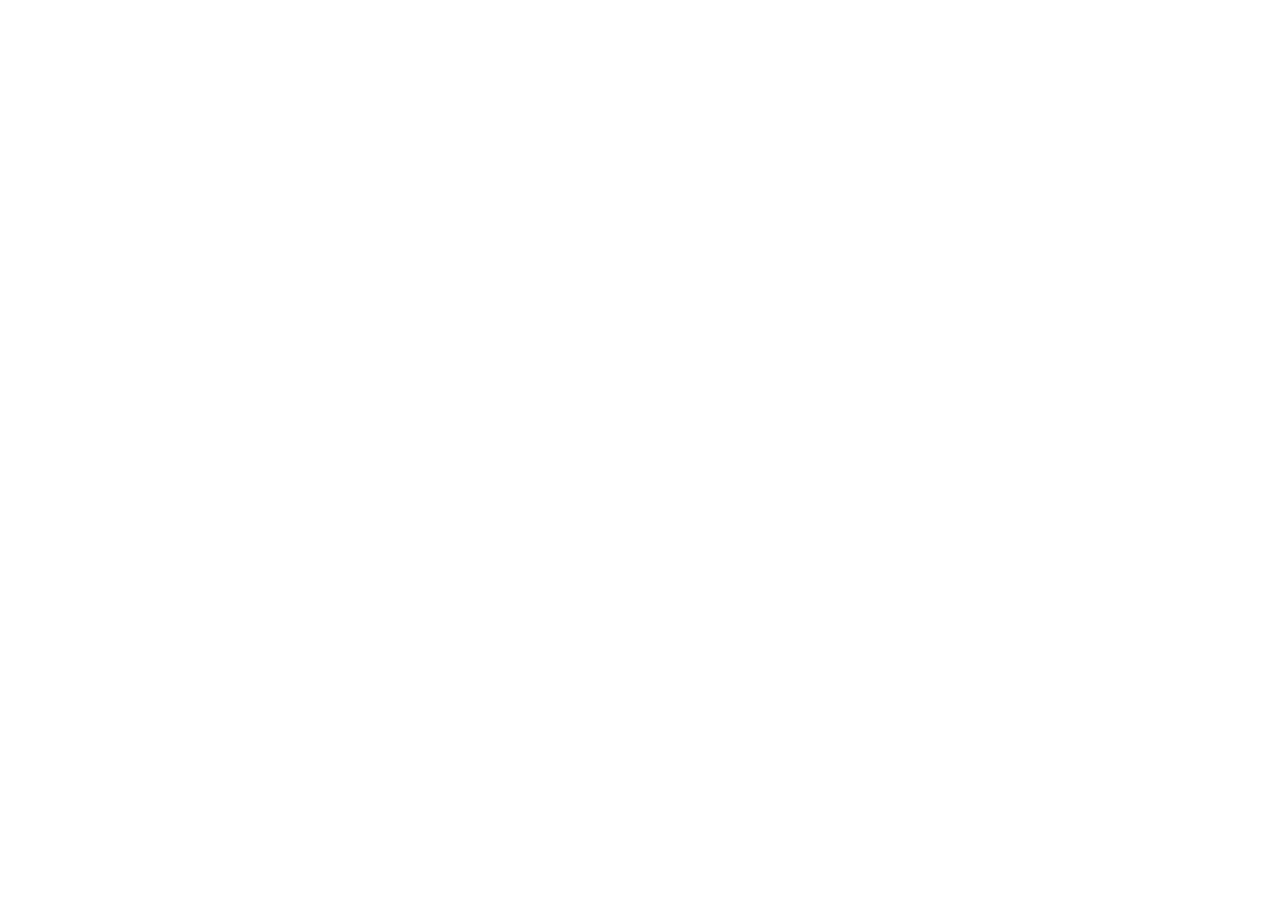
==== privacy.html @ 27f49786 "publish unchanged ginger landing pages" ====
<!doctype html>
<html lang="en" data-legal-document="privacy">
  <head>
    <meta charset="UTF-8" />
    <meta name="viewport" content="width=device-width, initial-scale=1.0" />
    <meta name="theme-color" content="#f8f5ef" />
    <meta name="robots" content="noindex, nofollow" />
    <meta name="description" content="Ginger Privacy Policy draft: account and profile data, location, messages, reports, and privacy requests." />
    <link rel="icon" type="image/png" href="/brand/ginger-logo-v1.png" />
    <link rel="apple-touch-icon" href="/brand/ginger-logo-v1.png" />
    <title>Privacy Policy — Ginger (draft)</title>
    <script type="module" crossorigin src="/assets/landing-D39GTIyQ.js"></script>
    <script type="module" crossorigin src="/assets/legal-WMvxJ7eY.js"></script>
    <link rel="stylesheet" crossorigin href="/assets/landing-DTooMX7Y.css">
  </head>
  <body>
    <div id="root"></div>
    <noscript>Enable JavaScript to read this pre-launch Privacy Policy draft. For privacy or account-deletion requests, email <a href="mailto:jakelobl84@gmail.com">jakelobl84@gmail.com</a>. <a href="/">Back to Ginger</a>.</noscript>
  </body>
</html>
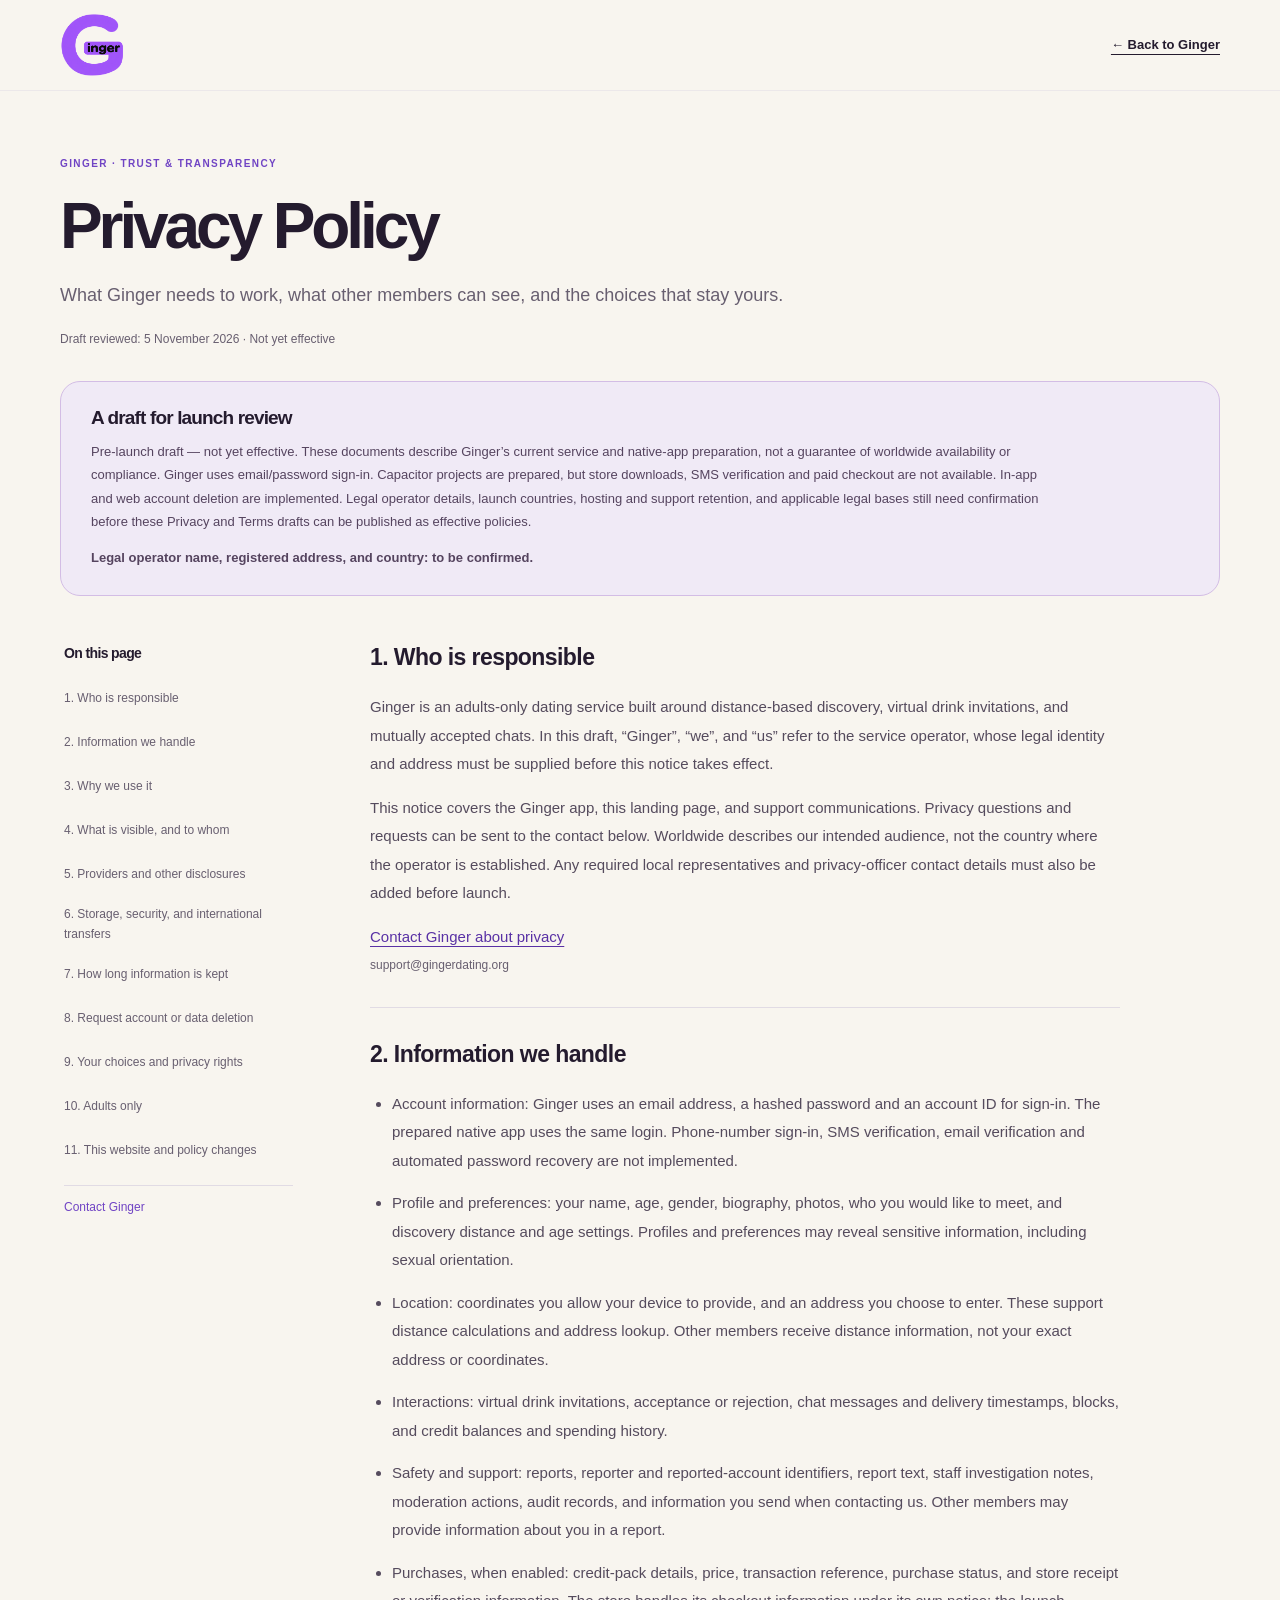
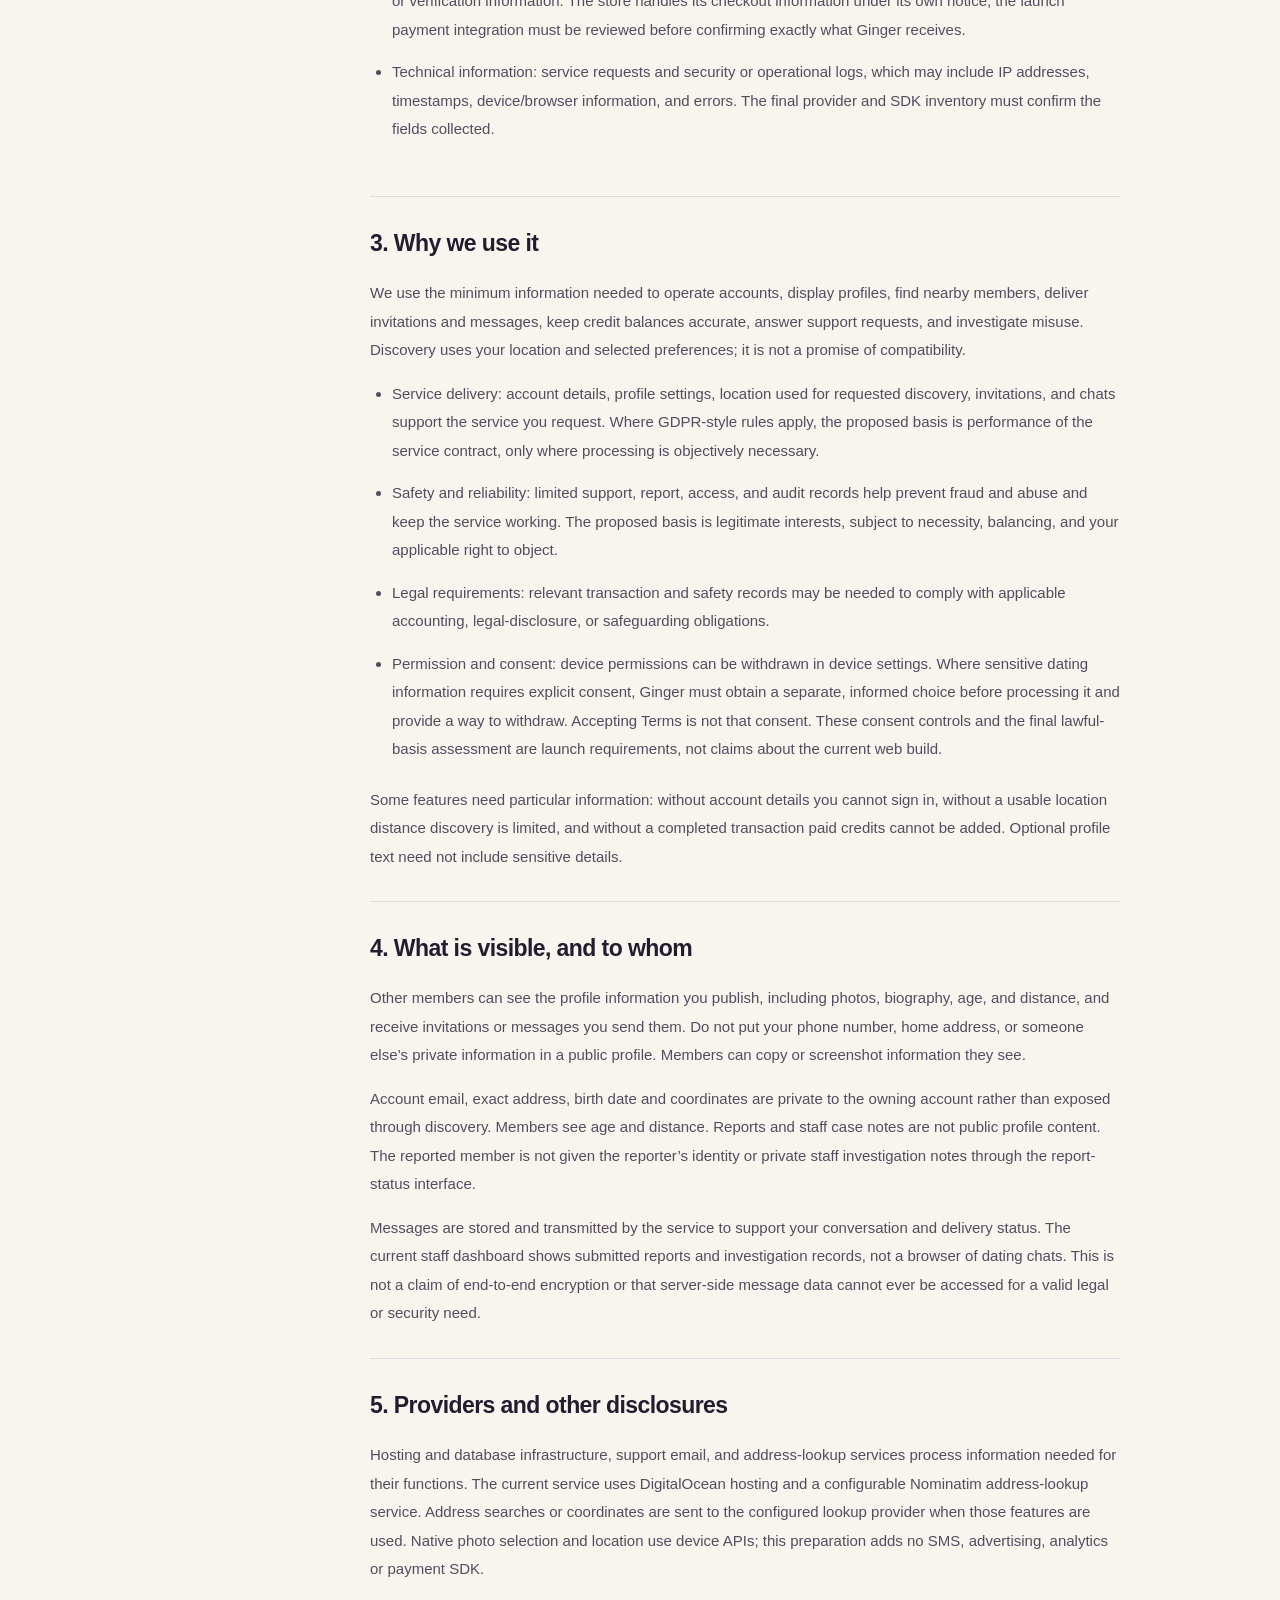
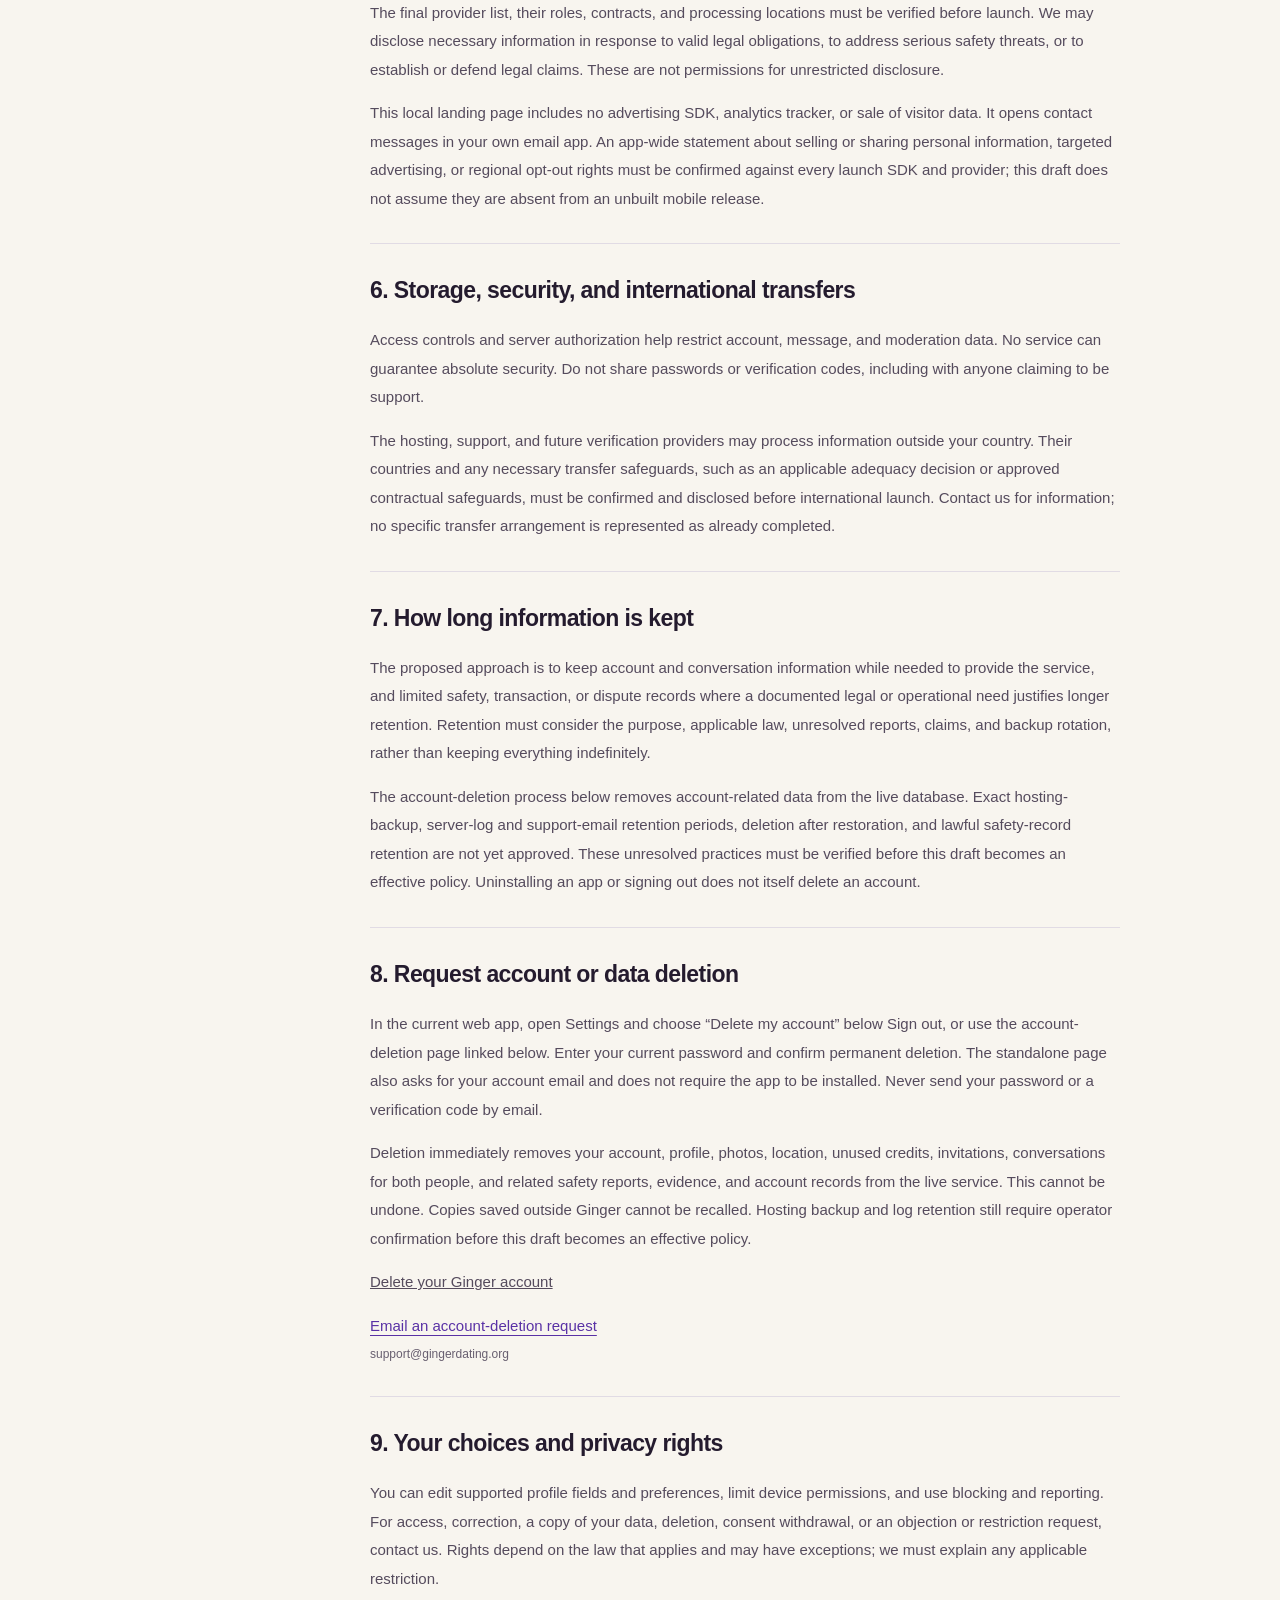
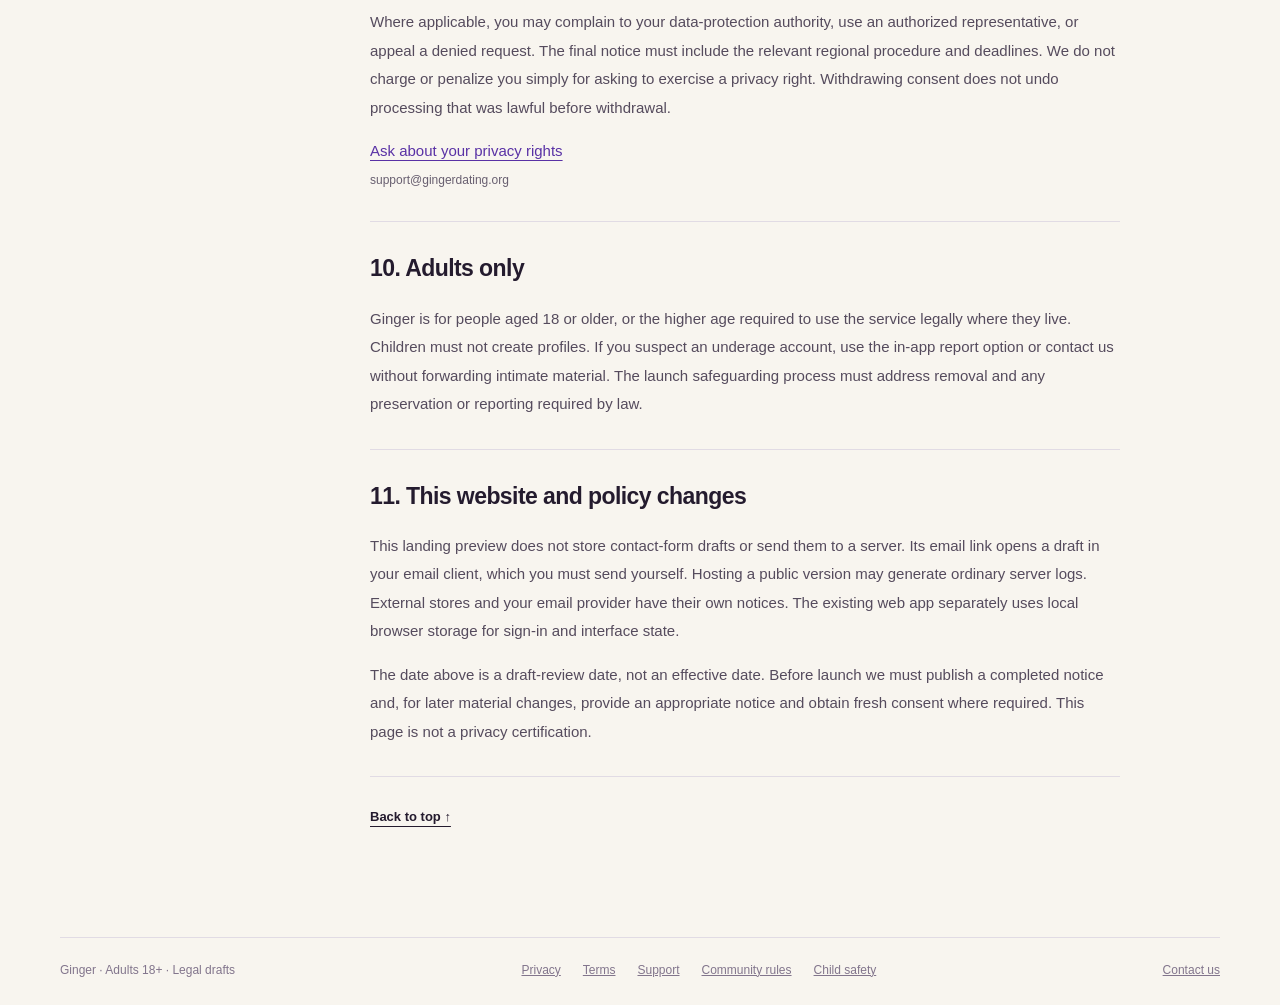
==== commit 41279afa: "publish support email on landing and policy pages" ====
--- a/privacy.html
+++ b/privacy.html
@@ -9,12 +9,12 @@
     <link rel="icon" type="image/png" href="/brand/ginger-logo-v1.png" />
     <link rel="apple-touch-icon" href="/brand/ginger-logo-v1.png" />
     <title>Privacy Policy — Ginger (draft)</title>
-    <script type="module" crossorigin src="/assets/landing-D39GTIyQ.js"></script>
-    <script type="module" crossorigin src="/assets/legal-WMvxJ7eY.js"></script>
+    <script type="module" crossorigin src="/assets/landing-Dc0mF144.js"></script>
+    <script type="module" crossorigin src="/assets/legal-CNgQrKp_.js"></script>
     <link rel="stylesheet" crossorigin href="/assets/landing-DTooMX7Y.css">
   </head>
   <body>
     <div id="root"></div>
-    <noscript>Enable JavaScript to read this pre-launch Privacy Policy draft. For privacy or account-deletion requests, email <a href="mailto:jakelobl84@gmail.com">jakelobl84@gmail.com</a>. <a href="/">Back to Ginger</a>.</noscript>
+    <noscript>Enable JavaScript to read this pre-launch Privacy Policy draft. For privacy or account-deletion requests, email <a href="mailto:support@gingerdating.org">support@gingerdating.org</a>. <a href="/">Back to Ginger</a>.</noscript>
   </body>
 </html>
--- a/assets/landing-DTooMX7Y.css
+++ b/assets/landing-DTooMX7Y.css
@@ -0,0 +1 @@
+.ginger-logo{position:relative;display:inline-block;flex:0 0 auto;width:var(--ginger-logo-size, 48px);height:var(--ginger-logo-size, 48px);overflow:hidden;vertical-align:middle;line-height:0}.ginger-logo>img{position:absolute;left:-15.416667%;top:-15.9375%;display:block;width:130.625%;height:130.625%;max-width:none;object-fit:contain}:root{font-family:Inter,Segoe UI,Arial,sans-serif;color:#241b2e;background:#f8f5ef;font-synthesis:none;text-rendering:optimizeLegibility;-webkit-font-smoothing:antialiased;--paper: #f8f5ef;--ink: #241b2e;--muted: #685f70;--purple: #7044c4;--purple-dark: #5931a5;--line: #e1dbe4;--radius: 20px}*{box-sizing:border-box}html{scroll-behavior:smooth;scroll-padding-top:100px}body{margin:0;min-width:320px}button,input,select,textarea{font:inherit}button,a,input,select,textarea{-webkit-tap-highlight-color:transparent}button{cursor:pointer}button:disabled{opacity:.55;cursor:not-allowed}a{color:inherit}a,button{touch-action:manipulation}button,input,select,textarea,a{outline-offset:5px}:focus-visible{outline:3px solid #a36ee9}::selection{background:#ddc8f7;color:var(--ink)}h1,h2,h3,p{margin-top:0}.landing{overflow:clip}.container{width:min(1160px,calc(100% - 80px));margin-inline:auto}.icon{display:block;flex:0 0 auto;width:24px;height:24px}.sr-only{position:absolute;width:1px;height:1px;padding:0;margin:-1px;overflow:hidden;clip-path:inset(50%);white-space:nowrap;border:0}.skip-link{position:fixed;z-index:100;top:12px;left:12px;transform:translateY(-200%);padding:12px 20px;border-radius:10px;background:var(--purple);color:#fff}.skip-link:focus{transform:none}.site-header{position:sticky;top:0;z-index:30;background:#f8f5eff2;border-bottom:1px solid #e1dbe488;-webkit-backdrop-filter:blur(16px);backdrop-filter:blur(16px)}.header-inner{display:flex;align-items:center;justify-content:space-between;min-height:90px;gap:32px}.wordmark{display:inline-flex;align-items:center;flex:0 0 auto;width:max-content;--ginger-logo-size: 64px;text-decoration:none}.wordmark.footer-wordmark{--ginger-logo-size: 80px}.site-navigation{display:flex;align-items:center;gap:24px}.site-navigation>a:not(.button){font-size:13px;font-weight:600;text-decoration:none}.site-navigation>a:not(.button):hover,.site-footer a:hover{color:var(--purple)}.button{display:inline-flex;align-items:center;justify-content:center;gap:24px;min-height:54px;padding:15px 25px;border:1px solid transparent;border-radius:999px;font-size:14px;font-weight:700;line-height:1.2;text-decoration:none;transition:background .2s,transform .2s,box-shadow .2s}.button .icon{width:20px;height:20px}.button:hover:not(:disabled){transform:translateY(-2px)}.button-purple{background:var(--purple);color:#fff;box-shadow:0 5px 16px #7044c418}.button-purple:hover:not(:disabled){background:var(--purple-dark);box-shadow:0 8px 24px #7044c428}.button-light{background:#f9f5ff;color:#332245}.button-light:hover{background:#e8d9fc}.header-cta{min-height:44px;padding:11px 20px;font-size:12px;gap:18px}.menu-toggle{display:none;width:44px;height:44px;padding:10px;border:1px solid var(--line);border-radius:50%;background:transparent;color:var(--ink)}.eyebrow{display:block;margin-bottom:20px;color:var(--purple);font-size:10px;font-weight:800;line-height:1.6;letter-spacing:.14em}.hero{display:grid;grid-template-columns:1.05fr 1fr;align-items:center;gap:50px;min-height:770px;padding-block:68px 64px}.hero-copy{padding-bottom:28px}.hero-eyebrow{display:inline-flex;align-items:center;gap:9px;margin-bottom:25px}.hero-eyebrow>span{width:6px;height:6px;border-radius:50%;background:var(--purple);box-shadow:0 0 0 4px #7044c410}h1{margin-bottom:28px;font-size:clamp(48px,5.5vw,76px);font-weight:650;line-height:1.07;letter-spacing:-.064em}h1 em,.closing-inner h2 em,.why-copy h2 em{color:var(--purple);font-family:Georgia,Times New Roman,serif;font-weight:400;letter-spacing:-.06em}.hero-copy>p{max-width:430px;margin-bottom:30px;color:var(--muted);font-size:16px;line-height:1.85}.hero-actions{display:flex;align-items:center;flex-wrap:wrap;gap:27px}.text-link{display:inline-flex;align-items:center;gap:13px;font-size:13px;font-weight:700;line-height:1.5;text-underline-offset:5px}.hero-actions .text-link{text-decoration:none}.text-link:hover{color:var(--purple)}.text-link .icon{width:18px;height:18px}.hero-actions .text-link>span{font-size:20px;font-weight:400}.hero-footnote{display:flex;align-items:center;flex-wrap:wrap;gap:7px;margin-top:22px;color:#776e7e;font-size:10px;line-height:1.6}.hero-footnote .icon{width:14px;height:14px;color:var(--purple)}.hero-footnote>span{padding-inline:2px;color:#b9aebf}.preview-scene{position:relative;display:flex;flex-direction:column;align-items:center;isolation:isolate}.preview-scene:before{content:"";position:absolute;z-index:-2;width:470px;height:470px;max-width:115%;top:50px;border-radius:50%;background:#e9dff3}.preview-scene:after{content:"";position:absolute;z-index:-1;width:455px;height:455px;max-width:110%;top:60px;border:1px solid #dbc9ec;border-radius:50%;transform:translate(17px,8px)}.demo-phone{width:290px;padding:17px 14px 13px;border:6px solid #2c2235;border-radius:38px;background:#191320;color:#f4eff9;box-shadow:0 30px 55px #2d174e22,0 5px 8px #2d174e20;transform:rotate(5deg)}.demo-top{display:flex;align-items:center;justify-content:space-between;margin-bottom:19px;padding:2px 2px 0}.demo-wordmark{--ginger-logo-size: 32px}.demo-tag{padding:4px 6px;border:1px solid #554262;border-radius:5px;color:#bbaaca;font-size:6px;font-weight:700;letter-spacing:.08em}.demo-screen{min-height:332px}.demo-heading h3{margin-bottom:4px;font-size:17px;font-weight:650;letter-spacing:-.4px}.demo-heading p{margin-bottom:13px;color:#b5a8c1;font-size:9px}.demo-radar{position:relative;height:252px;overflow:hidden;border:1px solid #584363;border-radius:15px;background:linear-gradient(#50346040 1px,transparent 1px),linear-gradient(90deg,#50346040 1px,transparent 1px),#251b31;background-size:29px 29px}.demo-ring{position:absolute;top:50%;left:50%;aspect-ratio:1;border:1px solid #b098ca44;border-radius:50%;transform:translate(-50%,-50%)}.ring-one{width:68px}.ring-two{width:138px}.ring-three{width:217px}.demo-sweep{position:absolute;top:50%;left:50%;width:240px;height:240px;border-radius:50%;background:conic-gradient(transparent 250deg,#af75f33b 360deg);animation:demo-scan 9s linear infinite}@keyframes demo-scan{0%{transform:translate(-50%,-50%) rotate(0)}to{transform:translate(-50%,-50%) rotate(360deg)}}.demo-you{position:absolute;top:50%;left:50%;display:grid;place-items:center;width:38px;height:38px;border:2px solid #eee0ff;border-radius:50%;background:#ac62f0;color:#1e1329;font-size:8px;font-weight:900;transform:translate(-50%,-50%);box-shadow:0 0 20px #a855f73b}.demo-bar{position:absolute;display:flex;align-items:center;flex-direction:column;justify-content:center;width:47px;height:47px;border:1.5px solid #be8eed;border-radius:50%;background:#32213f;box-shadow:0 3px 8px #0003}.demo-bar .icon{width:20px;height:20px;color:#ceb6f0}.demo-bar b{font-size:5px}.demo-bar small{position:absolute;top:calc(100% + 5px);width:max-content;color:#d0c0dc;font-size:7px}.bar-one{top:32px;left:27px}.bar-two{right:22px;bottom:68px}.radar-dot{position:absolute;width:5px;height:5px;border-radius:50%;background:#b78ce5;box-shadow:0 0 0 4px #b78ce522}.dot-one{top:33px;right:57px}.dot-two{bottom:28px;left:57px}.demo-luck{position:absolute;right:8px;bottom:8px;display:inline-flex;align-items:center;justify-content:center;gap:4px;min-height:44px;padding:8px 10px;border:1px solid #b69ad3;border-radius:12px;background:#3a274b;color:#f1e4ff;font-size:10px;font-weight:700;text-decoration:none}.demo-luck:hover{background:#563772}.demo-luck .icon{width:15px;height:15px}.demo-hint{display:flex;align-items:center;justify-content:center;gap:5px;margin-top:12px;color:#baa8c8;font-size:7px}.demo-hint>span{width:4px;height:4px;border-radius:50%;background:#ad7fd3}.demo-nav{display:grid;grid-template-columns:repeat(4,1fr);gap:4px;padding:4px;margin-top:12px;border:1px solid #4a3956;border-radius:14px;background:#140f1b}.demo-nav>span{display:flex;flex-direction:column;align-items:center;justify-content:center;gap:4px;height:40px;color:#b9a4ce;font-size:7px;font-weight:650}.demo-nav .icon{width:14px;height:14px}.demo-nav .selected{border-radius:9px;background:#ac62f0;color:#21132e}.scene-note{position:absolute;top:338px;left:-5px;z-index:2;display:flex;align-items:center;gap:12px;padding:14px 20px;border:1px solid #e8ddee;border-radius:13px;background:#fffcf8;box-shadow:0 10px 24px #3322420c;color:#71617e;font-size:11px;line-height:1.65;transform:rotate(-7deg)}.scene-note>.icon{width:33px;height:33px;padding:7px;border-radius:50%;background:#eee4f6;color:var(--purple)}.scene-note b{color:#3b2b48;font-weight:650}.scene-spark{position:absolute;z-index:2;color:var(--purple);font-family:Georgia,serif}.scene-spark-one{top:31px;left:13px;font-size:68px;transform:rotate(12deg)}.scene-spark-two{top:204px;right:1px;font-size:60px;transform:rotate(-12deg)}.preview-caption{position:relative;display:flex;align-items:center;justify-content:center;gap:10px;margin-top:36px;color:#8a769a;font-family:Georgia,serif;font-size:16px;font-style:italic}.caption-line{width:23px;height:1px;background:#b59cc9}.preview-controls{display:grid;grid-template-columns:repeat(3,minmax(0,1fr));gap:4px;width:100%;max-width:330px;margin-top:19px;padding:4px;border:1px solid #e2d7eb;border-radius:999px;background:#f2ecf6}.preview-controls button{display:flex;align-items:center;justify-content:center;gap:5px;min-width:0;min-height:44px;padding:8px 4px;border:0;border-radius:999px;background:transparent;color:#6e5e7e;font-size:10px;font-weight:650}.preview-controls button>span{opacity:.6;font-size:8px}.preview-controls button[aria-pressed=true]{background:#fff;color:#53358a;box-shadow:0 2px 5px #39234b0b}.demo-disclaimer{margin-top:11px;color:#8e8197;font-size:8px}.demo-invite,.demo-chat{display:flex;flex-direction:column;align-items:center;min-height:332px;padding-top:6px;text-align:center}.demo-avatar{position:relative;display:grid;place-items:center;width:65px;height:65px;margin-bottom:12px;border:1px solid #b692ce;border-radius:22px;background:#694d80;color:#f4e4ff;font-family:Georgia,serif;font-size:39px}.demo-avatar>span{position:absolute;right:-9px;bottom:-8px;display:grid;place-items:center;width:24px;height:24px;border:2px solid #191320;border-radius:50%;background:#c3a3e7;color:#39274a;font-size:17px}.demo-invite>small,.demo-chat>small{margin-bottom:9px;color:#bda4d2;font-size:7px;letter-spacing:.1em}.demo-invite h3,.demo-chat h3{margin-bottom:8px;font-size:15px}.demo-invite p,.demo-chat p{color:#b5a8c1;font-size:10px;line-height:1.7}.demo-drink{display:flex;align-items:center;gap:12px;width:100%;padding:15px 12px;margin-bottom:14px;border:1px solid #655078;border-radius:13px;background:#2f203e;text-align:left}.demo-drink>.icon{width:30px;height:30px;color:#c5a1eb}.demo-drink b{display:block;margin-bottom:4px;font-size:10px}.demo-drink small{color:#bdaacb;font-size:8px}.demo-action{display:flex;align-items:center;justify-content:center;gap:10px;width:100%;min-height:38px;border:0;border-radius:10px;background:#ac62f0;color:#24132e;font-size:10px;font-weight:750}.demo-action .icon{width:16px;height:16px}.demo-match{display:grid;place-items:center;width:47px;height:47px;margin-bottom:15px;border-radius:50%;background:#3c3250;color:#cfb0ed}.demo-bubble{align-self:flex-start;max-width:88%;padding:12px;margin-top:9px;border-radius:12px 12px 12px 3px;background:#3a2c48;color:#e6d8ef;font-size:9px;line-height:1.6;text-align:left}.demo-bubble span{color:#c7a1eb}.demo-bubble.outgoing{align-self:flex-end;border-radius:12px 12px 3px;background:#a362e7;color:#21132c}.intro-strip{padding-block:25px;border-block:1px solid var(--line);background:#f1ece6}.intro-strip>div{display:flex;align-items:center;justify-content:space-between;gap:24px}.intro-strip span{display:flex;align-items:center;gap:13px;font-size:12px;font-weight:600}.intro-strip .icon{width:20px;height:20px;color:#816099}.section{padding-block:104px}.section-heading{display:flex;justify-content:space-between;align-items:end;gap:40px;margin-bottom:52px}h2{margin-bottom:20px;font-size:clamp(32px,3.4vw,46px);font-weight:600;line-height:1.18;letter-spacing:-.045em}.section-heading h2{margin-bottom:0}.section-heading>p{margin-bottom:4px;color:var(--muted);font-size:14px;line-height:1.8}.steps-grid{display:grid;grid-template-columns:repeat(3,minmax(0,1fr));gap:35px}.step-card{padding-top:24px;border-top:1px solid #d9cddd}.step-top{display:flex;align-items:center;justify-content:space-between;margin-bottom:30px}.step-icon{display:grid;place-items:center;width:52px;height:52px;border:1px solid #e1d6e9;border-radius:15px;background:#f0e8f4;color:var(--purple)}.step-icon .icon{width:25px;height:25px}.step-number{color:#b4a3bd;font-family:Georgia,serif;font-size:22px;font-style:italic}.step-card h3{max-width:260px;margin-bottom:13px;font-size:19px;font-weight:650;line-height:1.5;letter-spacing:-.03em}.step-card p{max-width:300px;margin-bottom:0;color:var(--muted);font-size:13px;line-height:1.85}.luck-feature{display:grid;grid-template-columns:1.15fr 1fr;gap:60px;align-items:center;margin-top:56px;padding:40px;border:1px solid #ddcfe8;border-radius:var(--radius);background:#f0e8f4}.luck-copy .eyebrow{display:flex;align-items:center;gap:8px;margin-bottom:16px}.luck-copy .eyebrow .icon{width:18px;height:18px}.luck-copy h3{margin-bottom:18px;font-size:clamp(27px,2.8vw,36px);font-weight:600;line-height:1.25;letter-spacing:-.04em}.luck-copy h3 em{color:var(--purple-dark);font-family:Georgia,Times New Roman,serif;font-weight:400}.luck-copy>p{color:var(--muted);font-size:13px;line-height:1.85}.luck-copy>.luck-reassurance{display:flex;align-items:start;gap:8px;margin:22px 0 0;color:var(--purple-dark);font-size:12px;font-weight:600}.luck-reassurance .icon{width:18px;height:18px;margin-top:2px}.luck-journey{padding:26px;border:1px solid #e1d6e9;border-radius:16px;background:#fcfaf6}.luck-drink{display:flex;align-items:center;gap:13px;padding-bottom:22px;border-bottom:1px solid var(--line)}.luck-drink>span{display:grid;place-items:center;width:44px;height:44px;border-radius:12px;background:#eee3f6;color:var(--purple)}.luck-drink small{display:block;margin-bottom:6px;color:var(--purple-dark);font-size:8px;font-weight:750;letter-spacing:.12em}.luck-drink h4{margin:0;font-size:17px;font-weight:650}.luck-drink h4 span{color:var(--muted);font-size:13px;font-weight:500;white-space:nowrap}.luck-journey ol{display:grid;gap:20px;margin:23px 0;padding:0;list-style:none}.luck-journey li{display:flex;align-items:start;gap:12px}.luck-journey li>span{display:grid;flex:0 0 auto;place-items:center;width:28px;height:28px;border:1px solid #d7c3e8;border-radius:50%;color:var(--purple-dark);font-size:11px}.luck-journey li h4{margin:2px 0 5px;font-size:13px;font-weight:650}.luck-journey li p{margin:0;color:var(--muted);font-size:12px;line-height:1.6}.luck-credit-note{margin:0;padding-top:18px;border-top:1px solid var(--line);color:var(--muted);font-size:11px;line-height:1.75}.why-section{padding-block:86px;background:#241a32;color:#f3edf8}.why-grid{display:grid;grid-template-columns:1fr 1fr;gap:120px;align-items:center}.why-copy .eyebrow{color:#c7aae7}.why-copy h2{font-size:clamp(31px,3.2vw,44px)}.why-copy h2 em{color:#cfb2ee;line-height:1.3}.why-copy>p{max-width:405px;margin-bottom:28px;color:#c0b2cb;font-size:14px;line-height:1.9}.benefit-list article{display:flex;align-items:start;gap:19px;padding-block:28px;border-bottom:1px solid #493a59}.benefit-list article:first-child{padding-top:0}.benefit-list article:last-child{padding-bottom:0;border-bottom:0}.benefit-list article>span{display:grid;flex:0 0 auto;place-items:center;width:42px;height:42px;border:1px solid #5d4775;border-radius:12px;background:#362642;color:#d6b9f1}.benefit-list article>span .icon{width:21px;height:21px}.benefit-list h3{margin:1px 0 10px;font-size:16px;font-weight:650;line-height:1.5}.benefit-list p{max-width:300px;margin-bottom:0;color:#c0b2cb;font-size:12px;line-height:1.9}.safety-section{display:grid;grid-template-columns:240px 1fr;align-items:center;gap:70px}.safety-symbol{position:relative;display:grid;place-items:center;width:185px;height:185px;margin-inline:auto;border:1px solid #ddcee8;border-radius:50%;background:#eee5f4}.safety-symbol:before{content:"";position:absolute;inset:12px;border:1px dashed #c7afd8;border-radius:50%}.safety-symbol>.icon{width:73px;height:73px;color:#8a62b5;stroke-width:1}.safety-symbol>span{position:absolute;right:-5px;bottom:12px;color:var(--purple);font-size:39px}.safety-section h2{font-size:clamp(28px,2.8vw,37px)}.safety-section p{max-width:620px;color:var(--muted);font-size:14px;line-height:1.9}.safety-points{display:flex;flex-wrap:wrap;gap:20px;margin-top:24px}.safety-points>span{display:flex;align-items:center;gap:7px;font-size:10px;font-weight:650}.safety-points .icon{width:15px;height:15px;color:var(--purple)}.faq-section{padding-block:90px;border-block:1px solid var(--line);background:#f0ebe4}.faq-grid{display:grid;grid-template-columns:.85fr 1.3fr;gap:80px}.faq-intro>p{color:var(--muted);font-size:13px;line-height:2}.faq-intro .text-link{margin-top:6px;color:var(--purple)}.faq-list details{border-bottom:1px solid #d9cfdc}.faq-list details:first-child{border-top:1px solid #d9cfdc}.faq-list summary{display:flex;align-items:center;justify-content:space-between;gap:24px;min-height:69px;padding-block:22px;list-style:none;font-size:13px;font-weight:650;line-height:1.5;cursor:pointer}.faq-list summary::-webkit-details-marker{display:none}.faq-toggle{position:relative;flex:0 0 auto;width:18px;height:18px;color:var(--purple)}.faq-toggle:before,.faq-toggle:after{content:"";position:absolute;top:8px;left:3px;width:12px;height:1px;background:currentColor}.faq-toggle:after{transform:rotate(90deg);transition:transform .2s}.faq-list details[open] .faq-toggle:after{transform:rotate(0)}.faq-list details[open] summary{padding-bottom:13px;color:var(--purple)}.faq-list details>p{padding-right:36px;margin-bottom:23px;color:var(--muted);font-size:13px;line-height:1.85}.contact-grid{display:grid;grid-template-columns:1fr 1fr;gap:100px}.contact-copy>p{max-width:330px;color:var(--muted);font-size:14px;line-height:1.9}.contact-address{display:inline-flex;align-items:center;gap:10px;max-width:100%;color:var(--purple);font-size:14px;font-weight:650;overflow-wrap:anywhere;text-underline-offset:4px}.contact-address .icon{width:18px;height:18px}.contact-illustration{position:relative;display:grid;place-items:center;width:100px;height:86px;margin:32px 0 27px 10px;transform:rotate(-10deg)}.contact-illustration>.icon{width:96px;height:96px;stroke-width:.7;color:#a182bc}.contact-illustration>span{position:absolute;top:-10px;left:26px;padding:7px 13px;border:1px solid #d4c1e4;border-radius:4px;background:#f0e7f7;color:#956aae;font-family:Georgia,serif;font-size:20px;font-style:italic;transform:rotate(10deg)}.contact-copy>.contact-safety{max-width:340px;margin-top:25px;padding-top:21px;border-top:1px solid var(--line);font-size:11px;line-height:1.85}.contact-form{display:flex;flex-direction:column;align-items:stretch;gap:21px;padding:30px;border:1px solid #e1d9e7;border-radius:var(--radius);background:#fcfaf6}.contact-form label{display:flex;flex-direction:column;gap:9px;min-width:0;font-size:11px;font-weight:650}.form-row{display:grid;grid-template-columns:repeat(2,minmax(0,1fr));gap:16px}.contact-form input,.contact-form select,.contact-form textarea{width:100%;min-width:0;padding:13px 14px;border:1px solid #dfd7e6;border-radius:9px;background:#f8f5f1;color:var(--ink);font-size:13px;line-height:1.5}.contact-form input::placeholder,.contact-form textarea::placeholder{color:#9b8fa3}.contact-form textarea{min-height:128px;resize:vertical}.contact-form>.button{align-self:flex-start;margin-top:2px}.contact-form>small{color:#897b91;font-size:9px;line-height:1.6}.contact-form>p{margin-bottom:0;font-size:11px;line-height:1.7}.contact-preview-note{padding:12px;border:1px dashed #c7abd9;border-radius:9px;color:#756281;background:#f3ecf7}.form-status{padding:14px;border:1px solid #aabdac;border-radius:10px;background:#eaf2e9;color:#3c5a43}.closing-section{position:relative;padding-block:80px 72px;overflow:hidden;background:#7650b3;color:#fff;text-align:center}.closing-section:before,.closing-section:after{content:"";position:absolute;pointer-events:none;width:540px;height:540px;border:1px solid #ccb0ef24;border-radius:50%}.closing-section:before{top:-60px;left:-210px;box-shadow:0 0 0 40px #ccb0ef09,0 0 0 80px #ccb0ef08}.closing-section:after{bottom:-150px;right:-160px;box-shadow:0 0 0 40px #ccb0ef09}.closing-inner{position:relative;z-index:1}.closing-spark{display:block;margin-bottom:21px;color:#e6d1ff;font-size:47px;line-height:1}.closing-inner>.eyebrow{margin-bottom:19px;color:#f0e5fd;font-size:9px}.closing-inner h2{margin-bottom:27px;font-size:clamp(39px,4.5vw,60px);line-height:1.13}.closing-inner h2 em{color:#f5e8ff}.closing-inner .button{gap:35px}.closing-inner>small{display:block;margin-top:18px;color:#e1d1f1;font-size:10px}.site-footer{padding-block:48px 23px}.footer-top{display:flex;justify-content:space-between;align-items:center;gap:32px;padding-bottom:33px}.footer-wordmark{font-size:29px}.footer-wordmark>span{font-size:19px}.footer-top p{margin:12px 0 0;color:var(--muted);font-size:11px}.footer-top nav{display:flex;flex-wrap:wrap;gap:28px}.footer-top nav a{font-size:11px;font-weight:600;text-decoration:none}.footer-bottom{display:flex;align-items:center;justify-content:space-between;gap:25px;padding-top:23px;border-top:1px solid var(--line);color:#82758c;font-size:9px;line-height:1.6}.footer-bottom>div{display:flex;flex-wrap:wrap;gap:22px}.download-section{display:grid;grid-template-columns:1fr 1fr;align-items:center;gap:70px;border-bottom:1px solid var(--line)}.download-section h2{margin-bottom:20px;font-size:40px;line-height:1.15;letter-spacing:-.045em}.download-section>div>p{max-width:440px;margin-bottom:0;color:var(--muted);font-size:15px;line-height:1.8}.store-links{display:grid;grid-template-columns:repeat(2,minmax(0,1fr));gap:14px}.store-link{display:flex;flex-direction:column;gap:10px;padding:22px;border:1px solid var(--line);border-radius:var(--radius);background:#f0eaf6;text-decoration:none}a.store-link:hover{border-color:var(--purple);background:#e8d9fc}.store-link small{color:var(--muted);font-size:11px}.store-link strong{font-size:17px}.store-link>span{color:var(--purple-dark);font-size:11px;line-height:1.6}.download-options .launch-preview-note{margin:18px 0 0;font-size:12px;line-height:1.8;color:var(--muted)}.legal-main{padding-block:65px 85px}.legal-heading{max-width:790px;margin-bottom:32px}.legal-heading h1{font-size:clamp(38px,5.5vw,64px);margin-bottom:20px}.legal-heading>p{color:var(--muted);font-size:18px;line-height:1.7}.legal-date{color:var(--muted);font-size:12px;line-height:1.7}.legal-notice{padding:25px 30px;margin-bottom:45px;border:1px solid #d3bde5;border-radius:var(--radius);background:#f0eaf6}.legal-notice h2{margin-bottom:10px;font-size:19px}.legal-notice p{max-width:950px;color:#55445f;font-size:13px;line-height:1.8}.legal-notice p:last-child{margin-bottom:0}.legal-layout{display:grid;grid-template-columns:245px minmax(0,1fr);gap:65px;align-items:start}.legal-contents{position:sticky;top:118px;max-height:calc(100dvh - 140px);overflow-y:auto;padding:4px 12px 8px 4px}.legal-contents h2{margin-bottom:15px;font-size:14px}.legal-contents a{display:flex;align-items:center;min-height:44px;padding-block:9px;color:var(--muted);font-size:12px;line-height:1.6;text-decoration:none}.legal-contents a:hover{color:var(--purple);text-decoration:underline;text-underline-offset:4px}.legal-contents a.legal-contents-contact{color:var(--purple);margin-top:12px;border-top:1px solid var(--line)}.legal-body{min-width:0;max-width:750px}.legal-body section{padding-bottom:30px;margin-bottom:30px;border-bottom:1px solid var(--line)}.legal-body h2{margin-bottom:20px;font-size:23px;line-height:1.4;letter-spacing:-.025em}.legal-body p,.legal-body li{color:#554b5d;font-size:15px;line-height:1.9;overflow-wrap:anywhere}.legal-body ul{margin:0 0 22px;padding-left:22px}.legal-body li+li{margin-top:14px}.legal-body p:last-child{margin-bottom:0}.legal-contact a{color:var(--purple-dark);text-underline-offset:4px}.legal-contact span{display:block;margin-top:3px;color:var(--muted);font-size:12px}.legal-page .site-footer{padding-block:25px}.legal-page .footer-bottom{font-size:12px}@media(min-width:1500px){.hero{min-height:820px}}@media(max-width:1050px){.container{width:calc(100% - 64px)}.site-navigation{gap:16px}.site-navigation>a:not(.button){font-size:12px}.header-inner{gap:20px}.download-section{gap:35px}.store-link{padding:18px}.store-link strong{font-size:15px}.legal-layout{grid-template-columns:200px minmax(0,1fr);gap:35px}.hero{gap:30px;min-height:740px}.hero-copy>p{font-size:14px}.hero-actions{gap:20px}.hero-actions .button{padding-inline:21px}.scene-note{left:-20px;top:350px;padding:12px 15px}.scene-spark-one{left:-15px;font-size:53px}.scene-spark-two{right:-10px;font-size:50px}.why-grid{gap:64px}.contact-grid{gap:60px}.safety-section{grid-template-columns:180px 1fr;gap:45px}.faq-grid{gap:45px}}@media(max-width:900px){.header-inner{min-height:76px}.wordmark{--ginger-logo-size: 52px}.menu-toggle{display:block}.site-navigation{position:absolute;top:calc(100% - 1px);left:0;right:0;display:none;padding:20px 24px 24px;border-bottom:1px solid var(--line);background:var(--paper);box-shadow:0 15px 18px #241b2e08}.site-navigation.is-open{display:flex;align-items:stretch;flex-direction:column;gap:0}.site-navigation>a:not(.button){padding:15px 0}.site-navigation .header-cta{margin-top:12px}}@media(max-width:800px){.container{width:calc(100% - 48px)}.download-section{grid-template-columns:1fr;gap:30px}.download-section>div>p{max-width:none}.legal-main{padding-block:45px 60px}.legal-layout{grid-template-columns:1fr;gap:35px}.legal-contents{position:static;max-height:none;border-bottom:1px solid var(--line);padding-bottom:20px}.hero{grid-template-columns:1fr;gap:35px;padding-block:60px 47px}.hero-copy{padding-bottom:0;text-align:center}h1{font-size:clamp(51px,8.4vw,70px)}.hero-copy>p{max-width:470px;margin-inline:auto;font-size:15px}.hero-eyebrow{font-size:9px}.hero-actions,.hero-footnote{justify-content:center}.preview-scene{width:min(480px,100%);margin-inline:auto;padding-top:15px}.scene-note{left:0}.scene-spark-one{left:3px}.scene-spark-two{right:0}.intro-strip{padding-block:19px}.intro-strip>div{justify-content:center;flex-wrap:wrap;gap:20px 28px}.intro-strip span{font-size:10px}.intro-strip .icon{width:17px;height:17px}.section{padding-block:72px}.section-heading{align-items:start;flex-direction:column;gap:22px;margin-bottom:35px}.steps-grid{gap:24px}.step-card h3{font-size:17px}.step-card p{font-size:12px}.luck-feature{grid-template-columns:1fr;gap:28px;padding:30px}.why-grid{grid-template-columns:1fr;gap:45px}.why-copy>p{max-width:480px}.why-section{padding-block:65px}.benefit-list p{max-width:500px}.safety-section{grid-template-columns:140px 1fr;gap:35px}.safety-symbol{width:133px;height:133px}.safety-symbol>.icon{width:52px;height:52px}.safety-points{gap:13px}.faq-section{padding-block:65px}.faq-grid{grid-template-columns:1fr;gap:24px}.faq-intro>p br{display:none}.faq-intro .text-link{margin-left:5px}.contact-grid{grid-template-columns:1fr;gap:35px}.contact-copy>p,.contact-copy>.contact-safety{max-width:100%}.contact-illustration,.contact-copy h2 br{display:none}.footer-bottom{align-items:start;flex-wrap:wrap;gap:15px}}@media(max-width:520px){.container{width:calc(100% - 40px)}.hero{padding-top:45px}h1{margin-bottom:24px;font-size:clamp(43px,10.2vw,55px)}.hero-eyebrow{font-size:8px;letter-spacing:.1em}.hero-copy>p{max-width:340px;font-size:14px}.hero-actions{gap:20px}.hero-actions .button{min-height:51px;padding-inline:20px;font-size:12px;gap:17px}.hero-actions .text-link{font-size:12px}.hero-footnote{gap:5px;font-size:8px}.demo-phone{width:268px;transform:rotate(3deg)}.demo-top{margin-bottom:14px}.demo-screen,.demo-invite,.demo-chat{min-height:332px}.demo-radar{height:244px}.preview-scene:before{height:350px;top:75px}.preview-scene:after{height:348px;top:84px}.scene-spark-one{top:14px;left:-3px;font-size:43px}.scene-spark-two{top:210px;right:-10px;font-size:39px}.scene-note{top:357px;left:-4px;gap:8px;padding:10px 12px;font-size:9px}.scene-note>.icon{width:27px;height:27px;padding:6px}.preview-caption{margin-top:29px;font-size:14px}.preview-controls button{padding:8px 3px;gap:4px}.intro-strip>div{flex-direction:column;align-items:start;gap:15px;padding-inline:10px}.section{padding-block:60px}h2{font-size:32px}.eyebrow{margin-bottom:15px;font-size:8px}.steps-grid{grid-template-columns:1fr;gap:28px}.step-top{margin-bottom:17px}.step-card h3{max-width:none;font-size:19px}.step-card p{max-width:none;font-size:13px}.luck-feature{margin-top:36px;padding:24px 19px}.luck-journey{padding:20px 16px}.why-copy h2{font-size:32px}.why-copy>p{font-size:13px}.benefit-list article{gap:15px}.benefit-list h3{font-size:14px}.safety-section{grid-template-columns:1fr;gap:30px}.safety-symbol{margin-inline:0}.safety-section h2{font-size:30px}.safety-section p{font-size:13px}.safety-points{align-items:start;flex-direction:column}.faq-list summary{font-size:12px}.faq-list details>p{padding-right:15px;font-size:12px}.contact-form{gap:20px;padding:22px 19px}.form-row{grid-template-columns:1fr;gap:20px}.contact-form input,.contact-form select,.contact-form textarea{font-size:16px}.contact-form>.button{width:100%;font-size:13px}.closing-section{padding-block:60px}.closing-inner h2{font-size:43px}.footer-top{align-items:start;flex-direction:column;gap:26px}.footer-top nav{gap:23px}.footer-bottom{gap:18px}.footer-bottom>span:first-child{width:100%}.download-section h2{font-size:32px}.store-links{grid-template-columns:1fr}.legal-notice{padding:22px}.legal-heading>p{font-size:16px}.legal-body h2{font-size:21px}}@media(prefers-reduced-motion:reduce){html{scroll-behavior:auto}*,*:before,*:after{animation:none!important;transition:none!important}.demo-sweep{transform:translate(-50%,-50%)}}.swipe-feature{margin-top:36px;padding:28px;border:1px solid #ddcfe8;border-radius:var(--radius);background:#f0e8f4}.swipe-feature h3{margin:8px 0;font-size:clamp(23px,3vw,32px)}.swipe-feature p{color:var(--muted);line-height:1.6}.swipe-feature-directions{display:grid;grid-template-columns:repeat(2,minmax(0,1fr));gap:24px}.swipe-feature-directions p{display:grid;gap:8px;margin-bottom:0}.swipe-feature-directions b{color:var(--purple-dark);font-size:17px}.swipe-feature-directions p:first-child b{color:#98495f}@media(max-width:520px){.swipe-feature{padding:22px}.swipe-feature-directions{grid-template-columns:1fr;gap:8px}}
